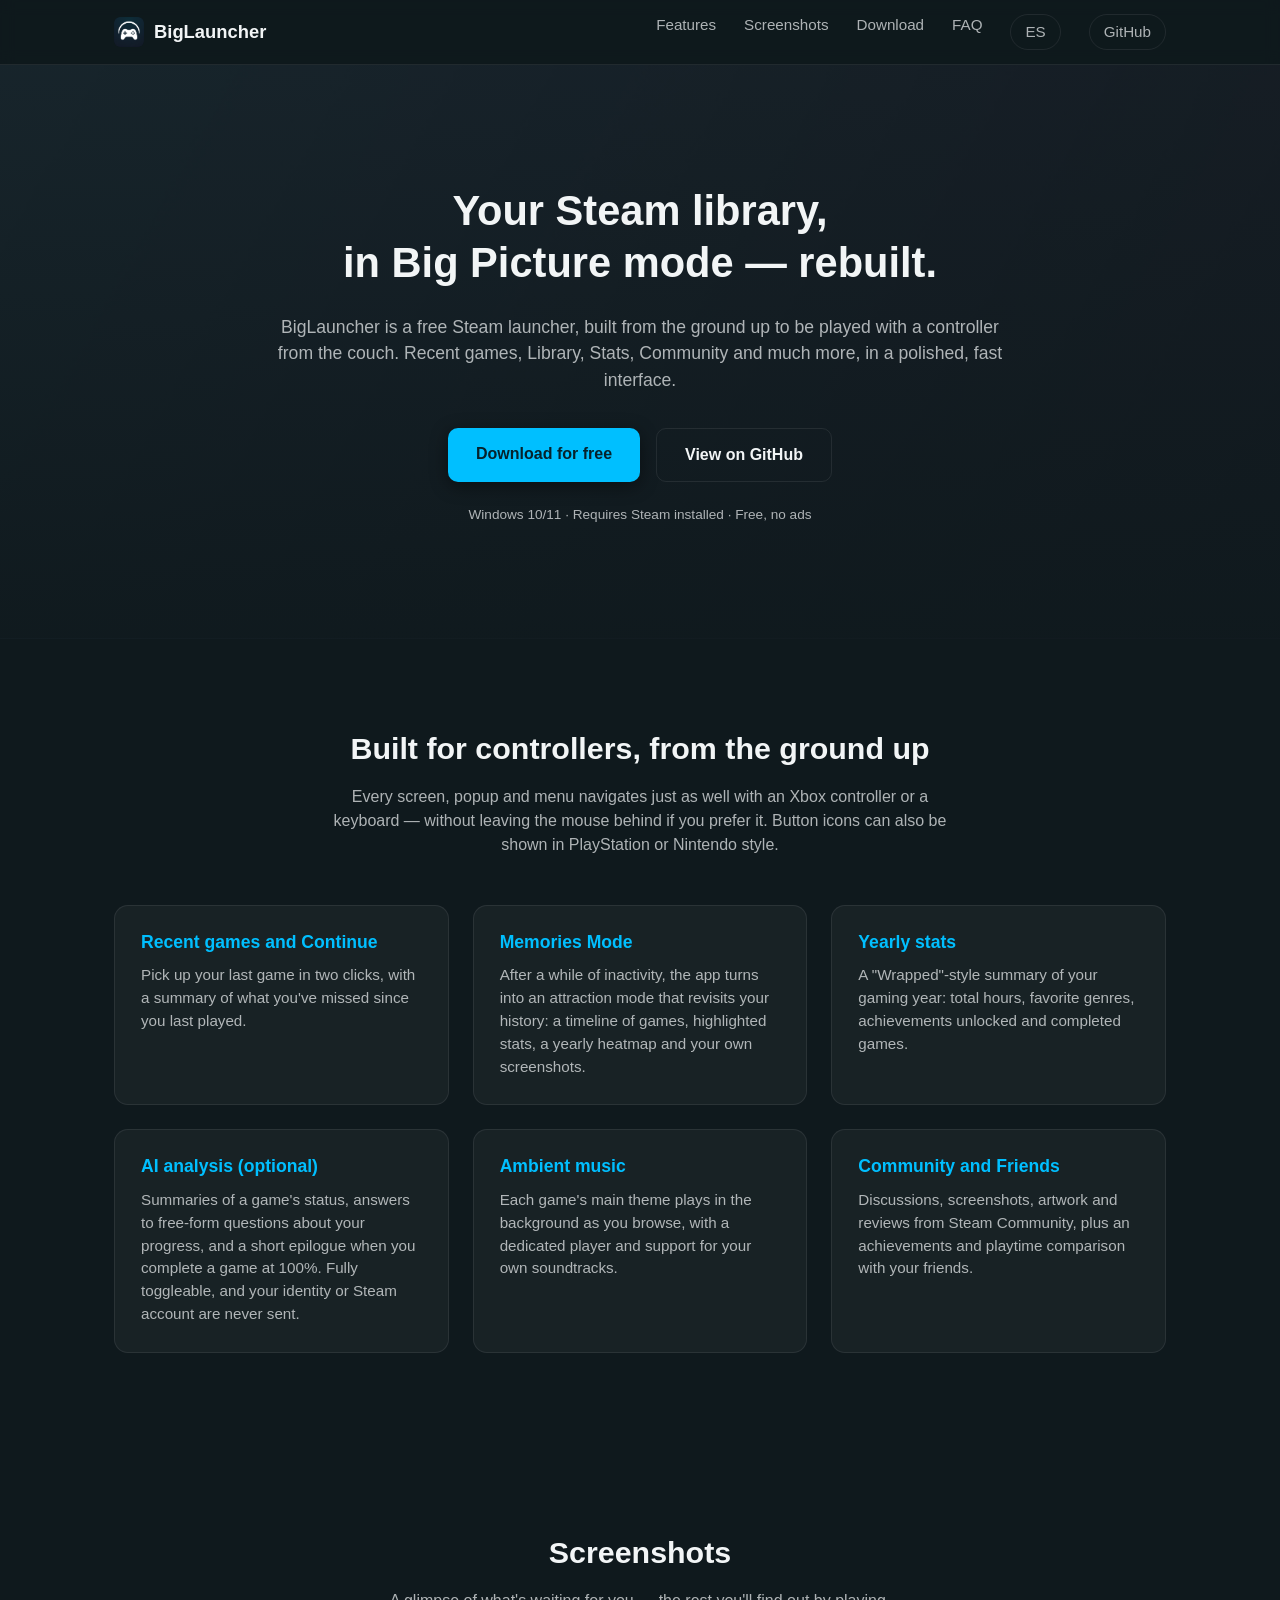
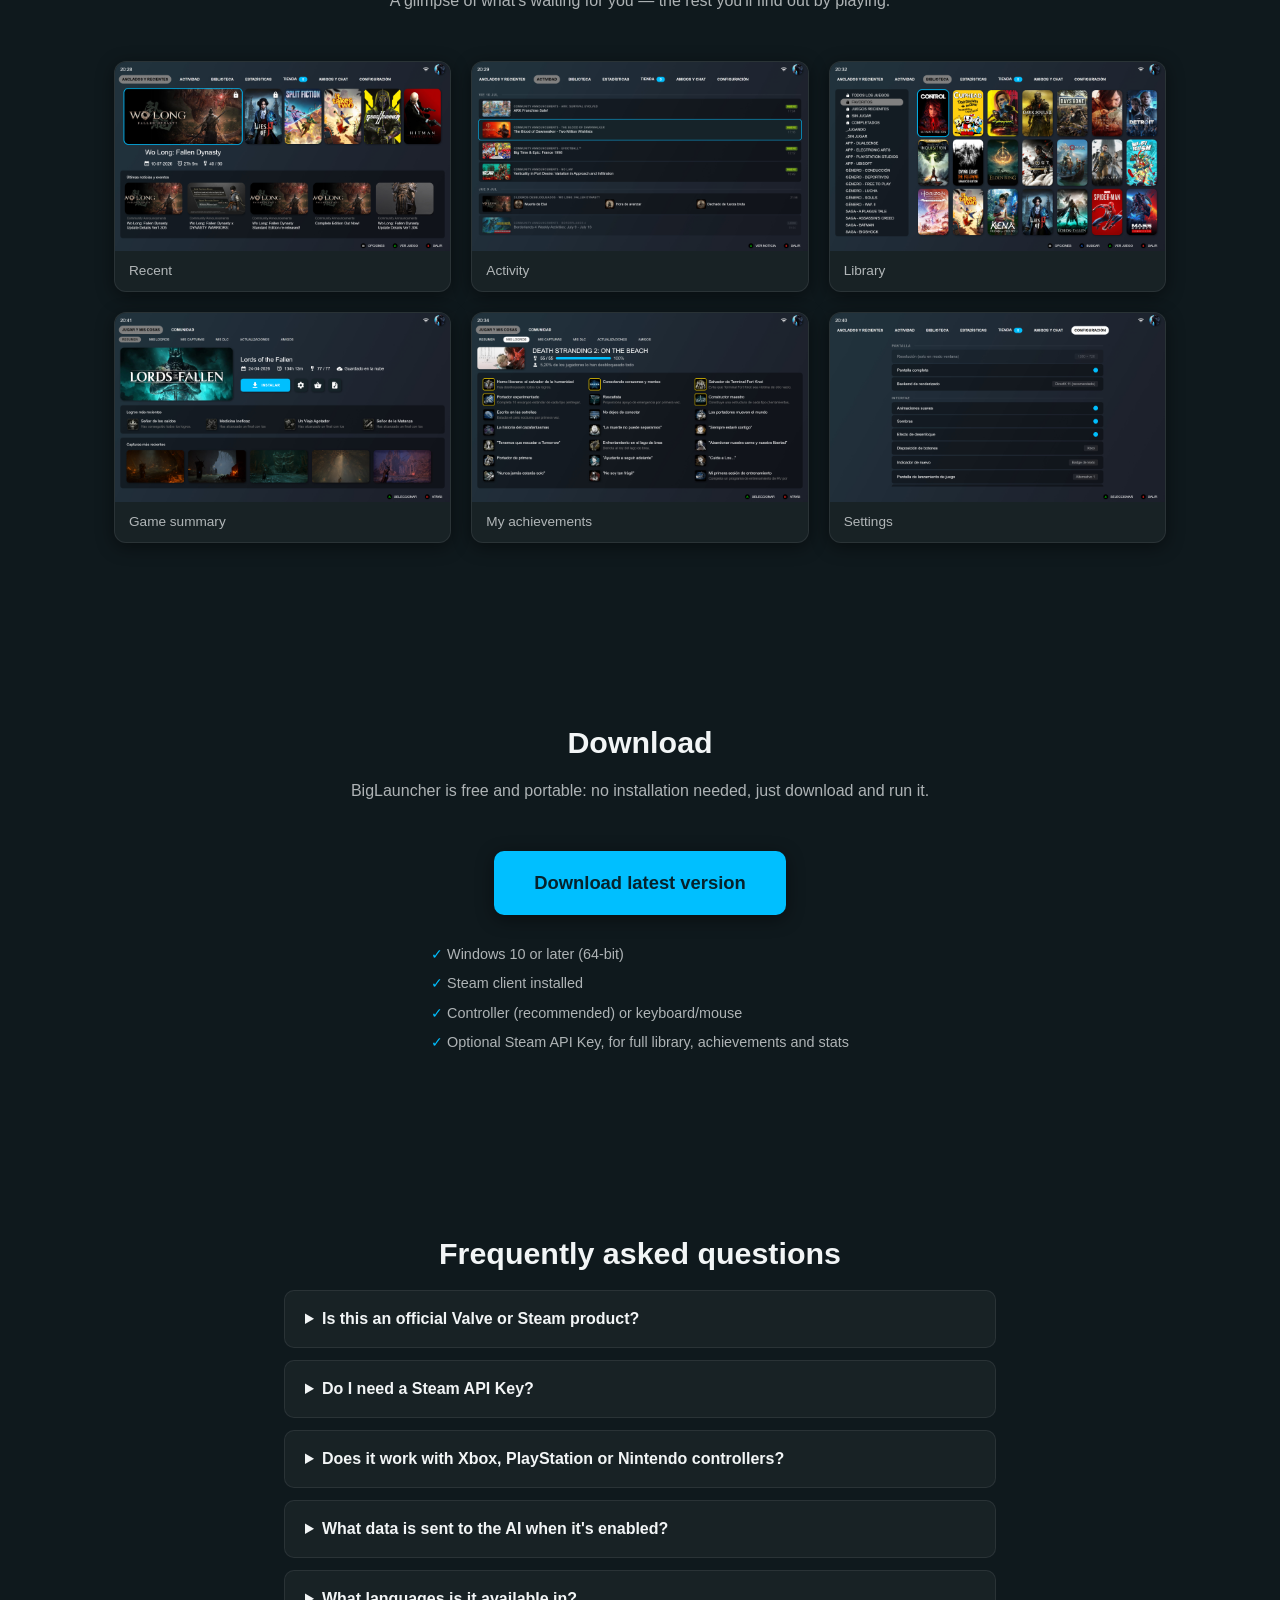
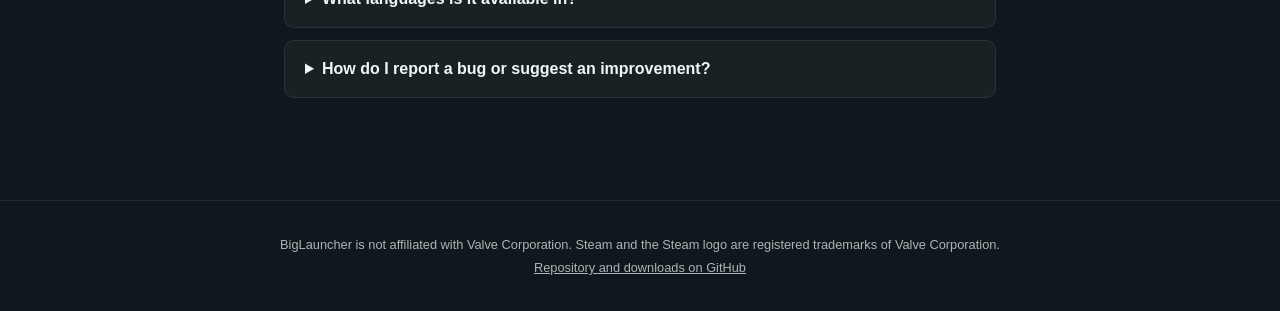
==== en/index.html @ 406603ac "v1.0.0" ====
<!DOCTYPE html>
<html lang="en">
<head>
  <meta charset="UTF-8">
  <meta name="viewport" content="width=device-width, initial-scale=1.0">
  <title>BigLauncher — Your Steam library in Big Picture mode, rebuilt for controllers</title>
  <meta name="description" content="BigLauncher is a free Steam launcher with a Big Picture-style interface: full controller navigation, Memories Mode, yearly stats, ambient music and optional AI analysis.">
  <link rel="icon" href="../favicon.ico" sizes="any">
  <link rel="icon" href="../img/icon.png" type="image/png">
  <link rel="stylesheet" href="../css/style.css">
</head>
<body>

  <header class="cabecera">
    <div class="contenedor cabecera-interior">
      <a href="#inicio" class="marca">
        <img src="../img/icon.png" alt="" class="marca-icono">
        <span>BigLauncher</span>
      </a>
      <nav class="nav-principal">
        <a href="#caracteristicas">Features</a>
        <a href="#capturas">Screenshots</a>
        <a href="#descarga">Download</a>
        <a href="#faq">FAQ</a>
        <a href="../index.html" class="nav-idioma">ES</a>
        <a href="https://github.com/santosferrari85-cloud/biglauncher-web" class="nav-github" target="_blank" rel="noopener">GitHub</a>
      </nav>
    </div>
  </header>

  <main>

    <!-- HERO -->
    <section id="inicio" class="hero">
      <div class="contenedor hero-interior">
        <h1>Your Steam library,<br>in Big Picture mode — rebuilt.</h1>
        <p class="hero-subtitulo">
          BigLauncher is a free Steam launcher, built from the ground up to be
          played with a controller from the couch. Recent games, Library, Stats,
          Community and much more, in a polished, fast interface.
        </p>
        <div class="hero-botones">
          <a href="#descarga" class="boton boton-primario">Download for free</a>
          <a href="https://github.com/santosferrari85-cloud/biglauncher-web" class="boton boton-secundario" target="_blank" rel="noopener">View on GitHub</a>
        </div>
        <p class="hero-nota">Windows 10/11 · Requires Steam installed · Free, no ads</p>
      </div>
    </section>

    <!-- FEATURES -->
    <section id="caracteristicas" class="seccion">
      <div class="contenedor">
        <h2>Built for controllers, from the ground up</h2>
        <p class="seccion-intro">
          Every screen, popup and menu navigates just as well with an Xbox
          controller or a keyboard — without leaving the mouse behind if you
          prefer it. Button icons can also be shown in PlayStation or Nintendo
          style.
        </p>

        <div class="grid-caracteristicas">
          <article class="tarjeta-caracteristica">
            <h3>Recent games and Continue</h3>
            <p>Pick up your last game in two clicks, with a summary of what
              you've missed since you last played.</p>
          </article>
          <article class="tarjeta-caracteristica">
            <h3>Memories Mode</h3>
            <p>After a while of inactivity, the app turns into an attraction
              mode that revisits your history: a timeline of games, highlighted
              stats, a yearly heatmap and your own screenshots.</p>
          </article>
          <article class="tarjeta-caracteristica">
            <h3>Yearly stats</h3>
            <p>A "Wrapped"-style summary of your gaming year: total hours,
              favorite genres, achievements unlocked and completed games.</p>
          </article>
          <article class="tarjeta-caracteristica">
            <h3>AI analysis (optional)</h3>
            <p>Summaries of a game's status, answers to free-form questions
              about your progress, and a short epilogue when you complete a
              game at 100%. Fully toggleable, and your identity or Steam
              account are never sent.</p>
          </article>
          <article class="tarjeta-caracteristica">
            <h3>Ambient music</h3>
            <p>Each game's main theme plays in the background as you browse,
              with a dedicated player and support for your own soundtracks.</p>
          </article>
          <article class="tarjeta-caracteristica">
            <h3>Community and Friends</h3>
            <p>Discussions, screenshots, artwork and reviews from Steam
              Community, plus an achievements and playtime comparison with
              your friends.</p>
          </article>
        </div>
      </div>
    </section>

    <!-- SCREENSHOTS -->
    <section id="capturas" class="seccion seccion-alterna">
      <div class="contenedor">
        <h2>Screenshots</h2>
        <p class="seccion-intro">A glimpse of what's waiting for you — the rest you'll find out by playing.</p>

        <div class="grid-capturas">
          <figure class="captura">
            <img src="../img/capturas/recientes.jpg" alt="BigLauncher's Recent screen, with the highlighted library and news for the selected game" loading="lazy">
            <figcaption>Recent</figcaption>
          </figure>
          <figure class="captura">
            <img src="../img/capturas/actividad.jpg" alt="Activity screen with unlocked achievements and recent news" loading="lazy">
            <figcaption>Activity</figcaption>
          </figure>
          <figure class="captura">
            <img src="../img/capturas/biblioteca.jpg" alt="BigLauncher's game library in grid view with filters and collections" loading="lazy">
            <figcaption>Library</figcaption>
          </figure>
          <figure class="captura">
            <img src="../img/capturas/jugar_resumen.jpg" alt="Game summary screen with achievements and recent screenshots" loading="lazy">
            <figcaption>Game summary</figcaption>
          </figure>
          <figure class="captura">
            <img src="../img/capturas/jugar_logros.jpg" alt="My Achievements tab with a game's achievement progress" loading="lazy">
            <figcaption>My achievements</figcaption>
          </figure>
          <figure class="captura">
            <img src="../img/capturas/configuracion.jpg" alt="BigLauncher's Settings screen" loading="lazy">
            <figcaption>Settings</figcaption>
          </figure>
        </div>
      </div>
    </section>

    <!-- DOWNLOAD -->
    <section id="descarga" class="seccion">
      <div class="contenedor descarga-interior">
        <h2>Download</h2>
        <p class="seccion-intro">
          BigLauncher is free and portable: no installation needed, just download
          and run it.
        </p>

        <a href="https://github.com/santosferrari85-cloud/biglauncher-web/releases" class="boton boton-primario boton-grande" target="_blank" rel="noopener">
          Download latest version
        </a>

        <ul class="descarga-requisitos">
          <li>Windows 10 or later (64-bit)</li>
          <li>Steam client installed</li>
          <li>Controller (recommended) or keyboard/mouse</li>
          <li>Optional Steam API Key, for full library, achievements and stats</li>
        </ul>
      </div>
    </section>

    <!-- FAQ -->
    <section id="faq" class="seccion seccion-alterna">
      <div class="contenedor contenedor-estrecho">
        <h2>Frequently asked questions</h2>

        <details class="faq-item">
          <summary>Is this an official Valve or Steam product?</summary>
          <p>No. BigLauncher is an independent, non-profit project, not
            affiliated with Valve Corporation. "Steam" is a registered
            trademark of Valve.</p>
        </details>

        <details class="faq-item">
          <summary>Do I need a Steam API Key?</summary>
          <p>It's not required. Without one, BigLauncher still shows your
            installed games and works normally, but some features (full
            library, achievements, stats, friends) need a free API Key that
            you get from your Steam account and enter in Settings. If you're
            not sure where to find it, the Settings menu itself has a
            shortcut to get one.</p>
        </details>

        <details class="faq-item">
          <summary>Does it work with Xbox, PlayStation or Nintendo controllers?</summary>
          <p>The Xbox controller is confirmed and tested. For PlayStation and
            Nintendo, BigLauncher can display button icons in that style from
            Settings, but it isn't guaranteed that the controller itself will
            work correctly — it depends on whether Windows recognizes it as a
            standard gamepad. Keyboard always works.</p>
        </details>

        <details class="faq-item">
          <summary>What data is sent to the AI when it's enabled?</summary>
          <p>Only information about the game itself (name, genres, playtime,
            achievements, news). Your username, Steam ID and API Key are
            never sent. The feature is optional and disabled by default.</p>
        </details>

        <details class="faq-item">
          <summary>What languages is it available in?</summary>
          <p>Spanish, English, French and German.</p>
        </details>

        <details class="faq-item">
          <summary>How do I report a bug or suggest an improvement?</summary>
          <p>Through the <a href="https://github.com/santosferrari85-cloud/biglauncher-web/issues" target="_blank" rel="noopener">repository's Issues on GitHub</a>.</p>
        </details>
      </div>
    </section>

  </main>

  <footer class="pie">
    <div class="contenedor pie-interior">
      <p>BigLauncher is not affiliated with Valve Corporation. Steam and the
        Steam logo are registered trademarks of Valve Corporation.</p>
      <p><a href="https://github.com/santosferrari85-cloud/biglauncher-web" target="_blank" rel="noopener">Repository and downloads on GitHub</a></p>
    </div>
  </footer>

</body>
</html>
---- css/style.css ----
:root {
  --foco: #00bfff;
  --fondo: #0f191d;
  --superficie: rgba(22, 35, 40, 1);
  --superficie-alterna: rgba(15, 25, 29, 1);
  --panel: rgba(255, 255, 255, 0.04);
  --borde: rgba(255, 255, 255, 0.08);
  --texto: #f2f5f6;
  --texto-tenue: rgba(242, 245, 246, 0.7);
  --sombra: 0 4px 18px rgba(0, 0, 0, 0.45);
}

* {
  box-sizing: border-box;
}

html {
  scroll-behavior: smooth;
}

body {
  margin: 0;
  font-family: 'Segoe UI', Arial, sans-serif;
  background-color: var(--fondo);
  color: var(--texto);
  line-height: 1.5;
}

a {
  color: inherit;
}

h1, h2, h3 {
  line-height: 1.25;
  margin: 0 0 0.6em;
}

.contenedor {
  max-width: 1100px;
  margin: 0 auto;
  padding: 0 24px;
}

.contenedor-estrecho {
  max-width: 760px;
}

/* Cabecera */

.cabecera {
  position: sticky;
  top: 0;
  z-index: 10;
  background: rgba(15, 25, 29, 0.92);
  backdrop-filter: blur(8px);
  border-bottom: 1px solid var(--borde);
}

.cabecera-interior {
  display: flex;
  align-items: center;
  justify-content: space-between;
  height: 64px;
}

.marca {
  display: flex;
  align-items: center;
  gap: 10px;
  text-decoration: none;
  font-weight: 700;
  font-size: 1.15rem;
  color: var(--texto);
}

.marca-icono {
  width: 30px;
  height: 30px;
  border-radius: 6px;
}

.nav-principal {
  display: flex;
  gap: 28px;
}

.nav-principal a {
  text-decoration: none;
  color: var(--texto-tenue);
  font-size: 0.95rem;
  transition: color 0.15s;
}

.nav-principal a:hover {
  color: var(--foco);
}

.nav-github,
.nav-idioma {
  border: 1px solid var(--borde);
  padding: 6px 14px;
  border-radius: 20px;
}

/* Hero */

.hero {
  background-image: linear-gradient(180deg, rgba(15, 25, 29, 0.55) 0%, rgba(15, 25, 29, 0.95) 100%), url("../img/background.jpg");
  background-size: cover;
  background-position: center;
  padding: 120px 0 100px;
  text-align: center;
}

.hero-interior {
  max-width: 780px;
}

.hero h1 {
  font-size: 2.6rem;
  font-weight: 800;
}

.hero-subtitulo {
  font-size: 1.1rem;
  color: var(--texto-tenue);
  margin-bottom: 2em;
}

.hero-botones {
  display: flex;
  gap: 16px;
  justify-content: center;
  flex-wrap: wrap;
  margin-bottom: 1.4em;
}

.hero-nota {
  color: var(--texto-tenue);
  font-size: 0.85rem;
}

/* Botones */

.boton {
  display: inline-block;
  padding: 14px 28px;
  border-radius: 10px;
  text-decoration: none;
  font-weight: 600;
  font-size: 1rem;
  transition: transform 0.15s, background-color 0.15s;
}

.boton:hover {
  transform: translateY(-2px);
}

.boton-primario {
  background-color: var(--foco);
  color: #06222c;
  box-shadow: var(--sombra);
}

.boton-primario:hover {
  background-color: #33cdff;
}

.boton-secundario {
  background-color: transparent;
  color: var(--texto);
  border: 1px solid var(--borde);
}

.boton-secundario:hover {
  border-color: var(--foco);
  color: var(--foco);
}

.boton-grande {
  font-size: 1.15rem;
  padding: 18px 40px;
}

/* Secciones */

.seccion {
  padding: 90px 0;
}

.seccion-alterna {
  background-color: var(--superficie-alterna);
}

.seccion h2 {
  font-size: 1.9rem;
  text-align: center;
}

.seccion-intro {
  text-align: center;
  color: var(--texto-tenue);
  max-width: 640px;
  margin: 0 auto 3em;
}

/* Características */

.grid-caracteristicas {
  display: grid;
  grid-template-columns: repeat(auto-fit, minmax(280px, 1fr));
  gap: 24px;
}

.tarjeta-caracteristica {
  background-color: var(--panel);
  border: 1px solid var(--borde);
  border-radius: 14px;
  padding: 26px;
}

.tarjeta-caracteristica h3 {
  font-size: 1.1rem;
  color: var(--foco);
}

.tarjeta-caracteristica p {
  color: var(--texto-tenue);
  margin: 0;
  font-size: 0.95rem;
}

/* Capturas */

.grid-capturas {
  display: grid;
  grid-template-columns: repeat(auto-fit, minmax(280px, 1fr));
  gap: 20px;
}

.captura {
  margin: 0;
  border-radius: 12px;
  overflow: hidden;
  border: 1px solid var(--borde);
  background-color: var(--panel);
  box-shadow: var(--sombra);
}

.captura img {
  display: block;
  width: 100%;
  aspect-ratio: 16 / 9;
  object-fit: cover;
  object-position: top;
}

.captura figcaption {
  padding: 10px 14px;
  font-size: 0.85rem;
  color: var(--texto-tenue);
}

/* Descarga */

.descarga-interior {
  text-align: center;
  max-width: 640px;
}

.descarga-requisitos {
  list-style: none;
  padding: 0;
  margin: 2em 0 0;
  display: inline-flex;
  flex-direction: column;
  gap: 8px;
  text-align: left;
  color: var(--texto-tenue);
  font-size: 0.9rem;
}

.descarga-requisitos li::before {
  content: "✓ ";
  color: var(--foco);
}

/* FAQ */

.faq-item {
  background-color: var(--panel);
  border: 1px solid var(--borde);
  border-radius: 10px;
  padding: 16px 20px;
  margin-bottom: 12px;
}

.faq-item summary {
  cursor: pointer;
  font-weight: 600;
}

.faq-item p {
  color: var(--texto-tenue);
  margin: 12px 0 0;
  font-size: 0.95rem;
}

/* Pie */

.pie {
  border-top: 1px solid var(--borde);
  padding: 30px 0;
}

.pie-interior {
  text-align: center;
  color: var(--texto-tenue);
  font-size: 0.8rem;
}

.pie-interior p {
  margin: 0.3em 0;
}

@media (max-width: 640px) {
  .nav-principal {
    display: none;
  }
  .hero h1 {
    font-size: 2rem;
  }
}
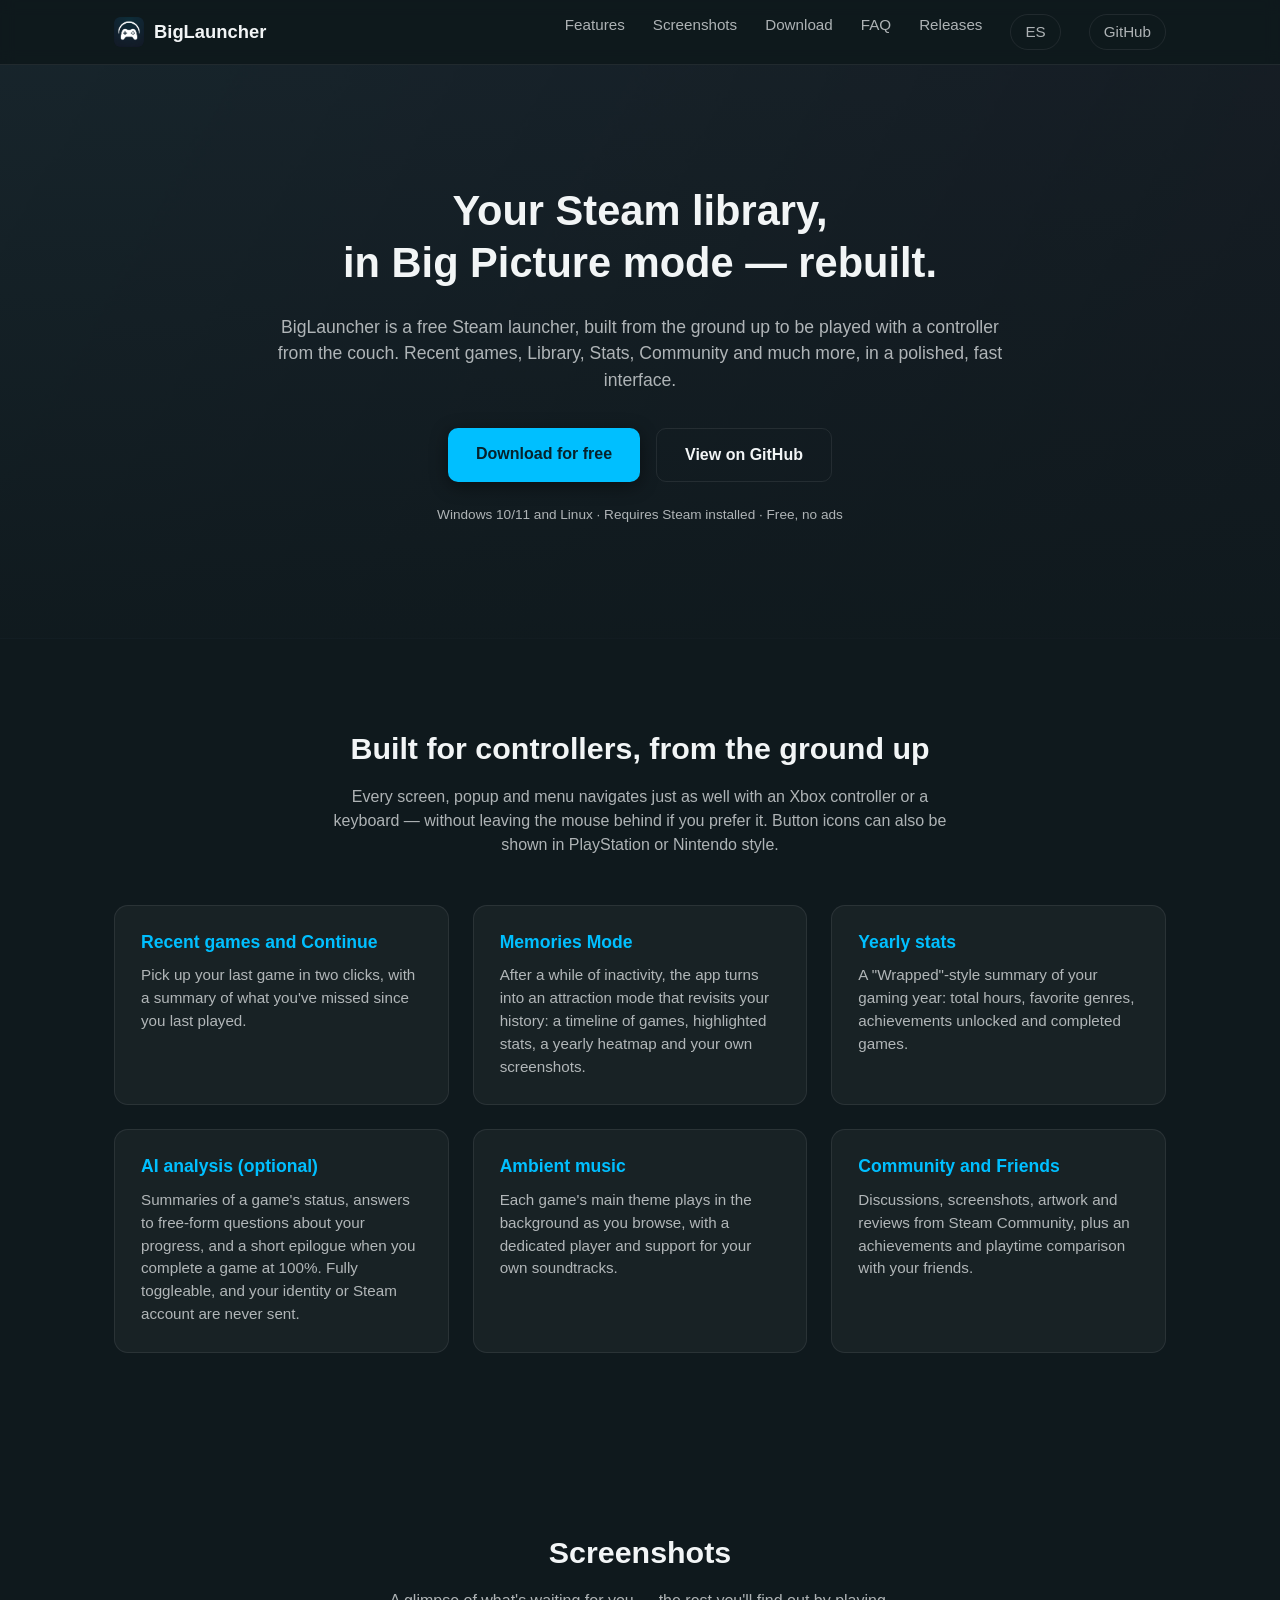
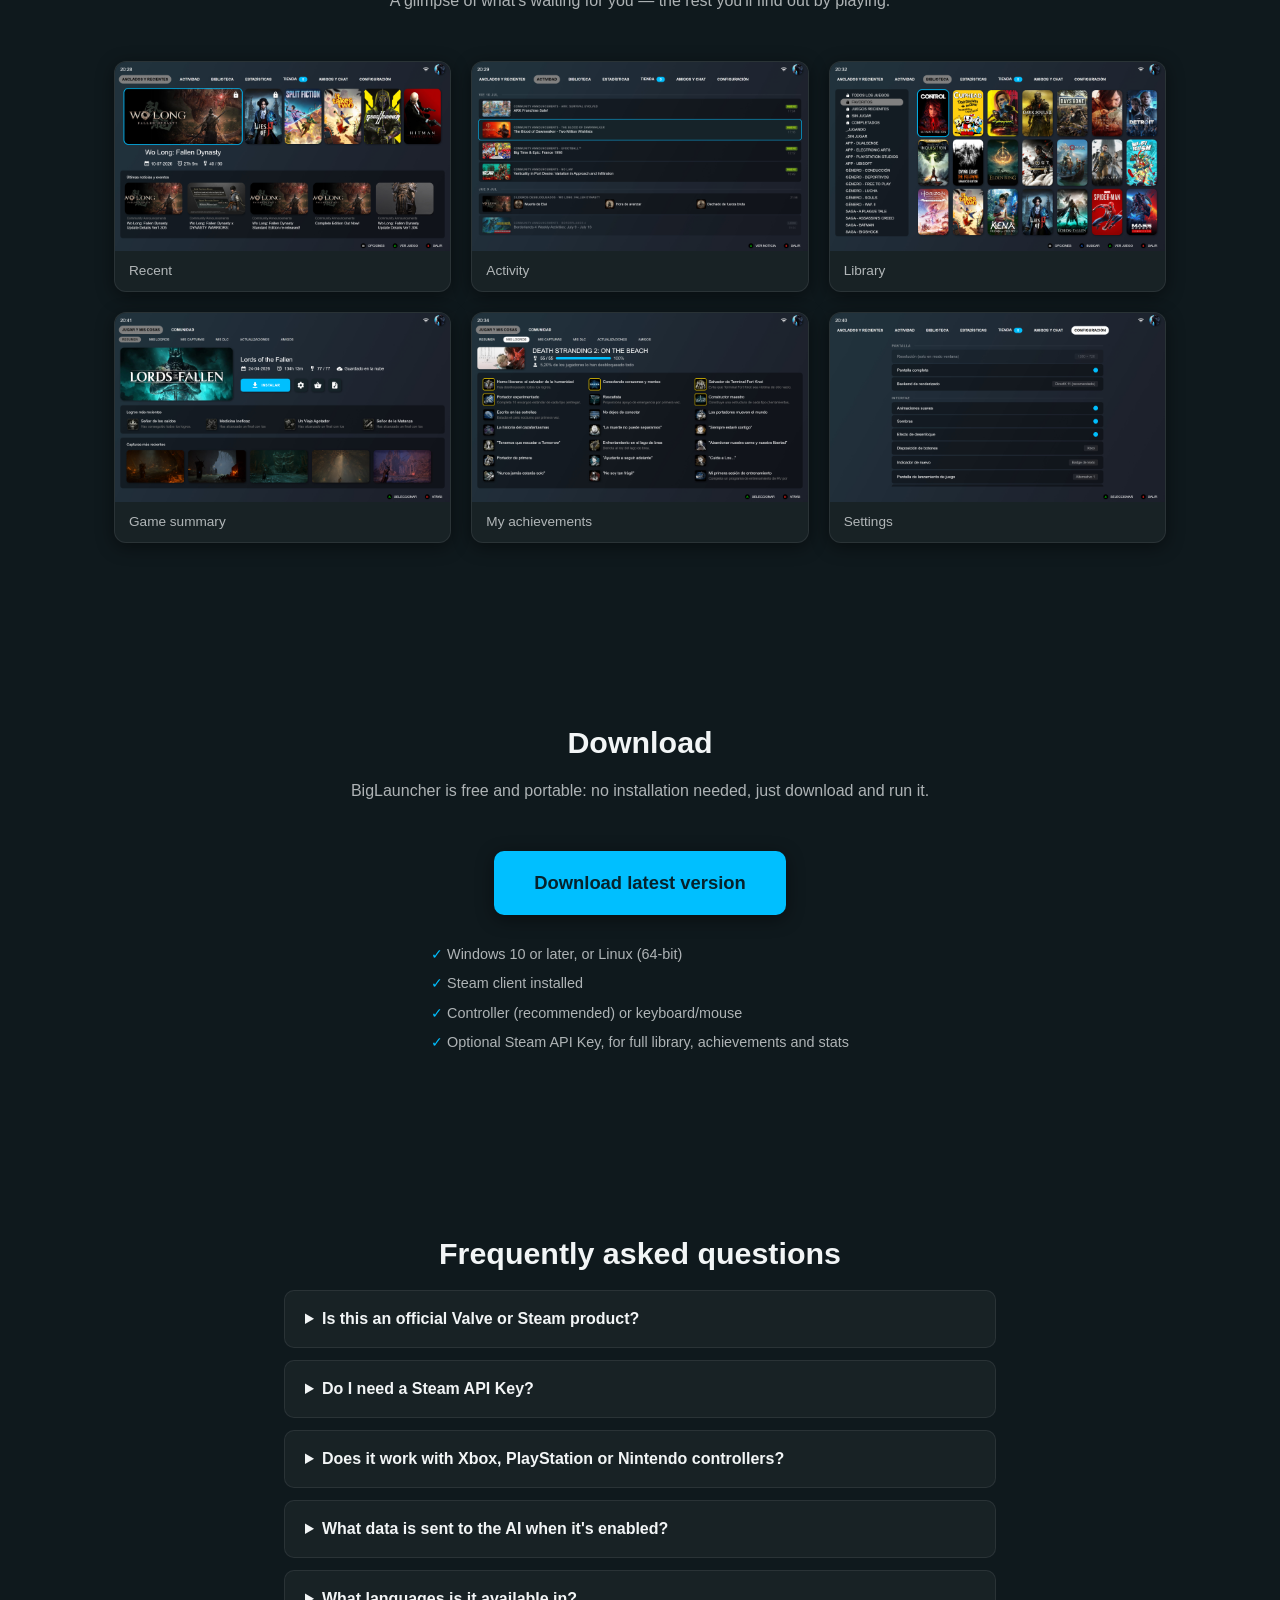
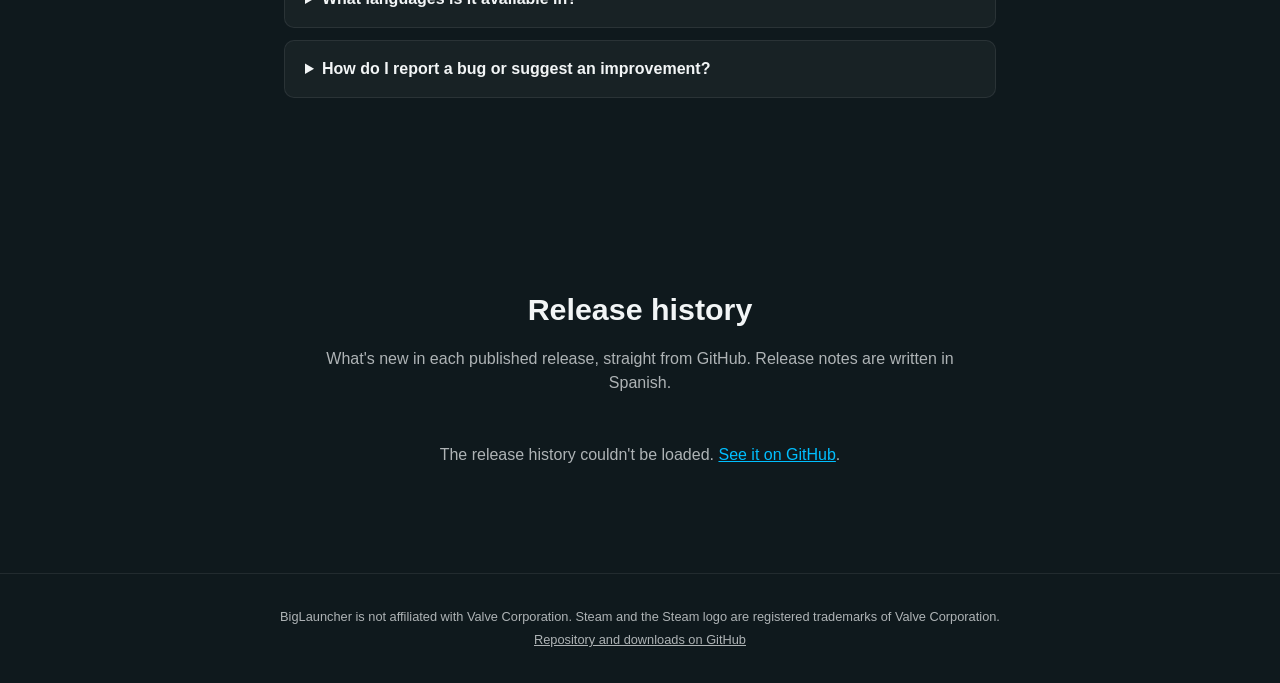
==== commit 85270cf3: "v1.3.0" ====
--- a/en/index.html
+++ b/en/index.html
@@ -22,6 +22,7 @@
         <a href="#capturas">Screenshots</a>
         <a href="#descarga">Download</a>
         <a href="#faq">FAQ</a>
+        <a href="#versiones">Releases</a>
         <a href="../index.html" class="nav-idioma">ES</a>
         <a href="https://github.com/santosferrari85-cloud/biglauncher-web" class="nav-github" target="_blank" rel="noopener">GitHub</a>
       </nav>
@@ -43,7 +44,7 @@
           <a href="#descarga" class="boton boton-primario">Download for free</a>
           <a href="https://github.com/santosferrari85-cloud/biglauncher-web" class="boton boton-secundario" target="_blank" rel="noopener">View on GitHub</a>
         </div>
-        <p class="hero-nota">Windows 10/11 · Requires Steam installed · Free, no ads</p>
+        <p class="hero-nota">Windows 10/11 and Linux · Requires Steam installed · Free, no ads</p>
       </div>
     </section>
 
@@ -146,7 +147,7 @@
         </a>
 
         <ul class="descarga-requisitos">
-          <li>Windows 10 or later (64-bit)</li>
+          <li>Windows 10 or later, or Linux (64-bit)</li>
           <li>Steam client installed</li>
           <li>Controller (recommended) or keyboard/mouse</li>
           <li>Optional Steam API Key, for full library, achievements and stats</li>
@@ -181,7 +182,7 @@
           <p>The Xbox controller is confirmed and tested. For PlayStation and
             Nintendo, BigLauncher can display button icons in that style from
             Settings, but it isn't guaranteed that the controller itself will
-            work correctly — it depends on whether Windows recognizes it as a
+            work correctly — it depends on whether your system recognizes it as a
             standard gamepad. Keyboard always works.</p>
         </details>
 
@@ -201,6 +202,17 @@
           <summary>How do I report a bug or suggest an improvement?</summary>
           <p>Through the <a href="https://github.com/santosferrari85-cloud/biglauncher-web/issues" target="_blank" rel="noopener">repository's Issues on GitHub</a>.</p>
         </details>
+      </div>
+    </section>
+
+    <!-- RELEASE HISTORY -->
+    <section id="versiones" class="seccion">
+      <div class="contenedor contenedor-estrecho">
+        <h2>Release history</h2>
+        <p class="seccion-intro">What's new in each published release, straight from GitHub. Release notes are written in Spanish.</p>
+        <div id="historial" class="historial" data-idioma="en" aria-live="polite">
+          <p class="historial-estado">Loading releases…</p>
+        </div>
       </div>
     </section>
 
@@ -214,5 +226,6 @@
     </div>
   </footer>
 
+  <script src="../js/historial.js" defer></script>
 </body>
 </html>
--- a/css/style.css
+++ b/css/style.css
@@ -306,6 +306,96 @@
   font-size: 0.95rem;
 }
 
+/* Historial de versiones */
+
+.historial-estado {
+  text-align: center;
+  color: var(--texto-tenue);
+}
+
+.historial-estado a {
+  color: var(--foco);
+}
+
+.historial-version {
+  background-color: var(--panel);
+  border: 1px solid var(--borde);
+  border-radius: 10px;
+  padding: 16px 20px;
+  margin-bottom: 12px;
+}
+
+.historial-version summary {
+  cursor: pointer;
+  display: flex;
+  align-items: center;
+  flex-wrap: wrap;
+  gap: 6px 12px;
+}
+
+.historial-nombre {
+  font-weight: 700;
+  font-size: 1.05rem;
+}
+
+.historial-actual {
+  background-color: var(--foco);
+  color: #06222c;
+  font-size: 0.75rem;
+  font-weight: 700;
+  padding: 2px 10px;
+  border-radius: 20px;
+}
+
+.historial-cuerpo {
+  color: var(--texto-tenue);
+  font-size: 0.95rem;
+  margin-top: 12px;
+}
+
+.historial-cuerpo ul {
+  margin: 0;
+  padding-left: 1.2em;
+}
+
+.historial-cuerpo li {
+  margin-bottom: 6px;
+}
+
+.historial-cuerpo h4 {
+  color: var(--texto);
+  margin: 1em 0 0.4em;
+}
+
+.historial-cuerpo p {
+  margin: 0 0 0.6em;
+}
+
+.historial-cuerpo code {
+  background-color: var(--borde);
+  padding: 1px 5px;
+  border-radius: 4px;
+}
+
+.historial-enlaces {
+  display: flex;
+  flex-wrap: wrap;
+  align-items: center;
+  gap: 8px 16px;
+  margin-top: 14px;
+  padding-top: 12px;
+  border-top: 1px solid var(--borde);
+  font-size: 0.85rem;
+}
+
+.historial-enlaces a {
+  color: var(--foco);
+}
+
+.historial-github {
+  margin-left: auto;
+}
+
 /* Pie */
 
 .pie {
@@ -321,6 +411,12 @@
 
 .pie-interior p {
   margin: 0.3em 0;
+}
+
+@media (max-width: 960px) {
+  .nav-principal {
+    gap: 16px;
+  }
 }
 
 @media (max-width: 640px) {
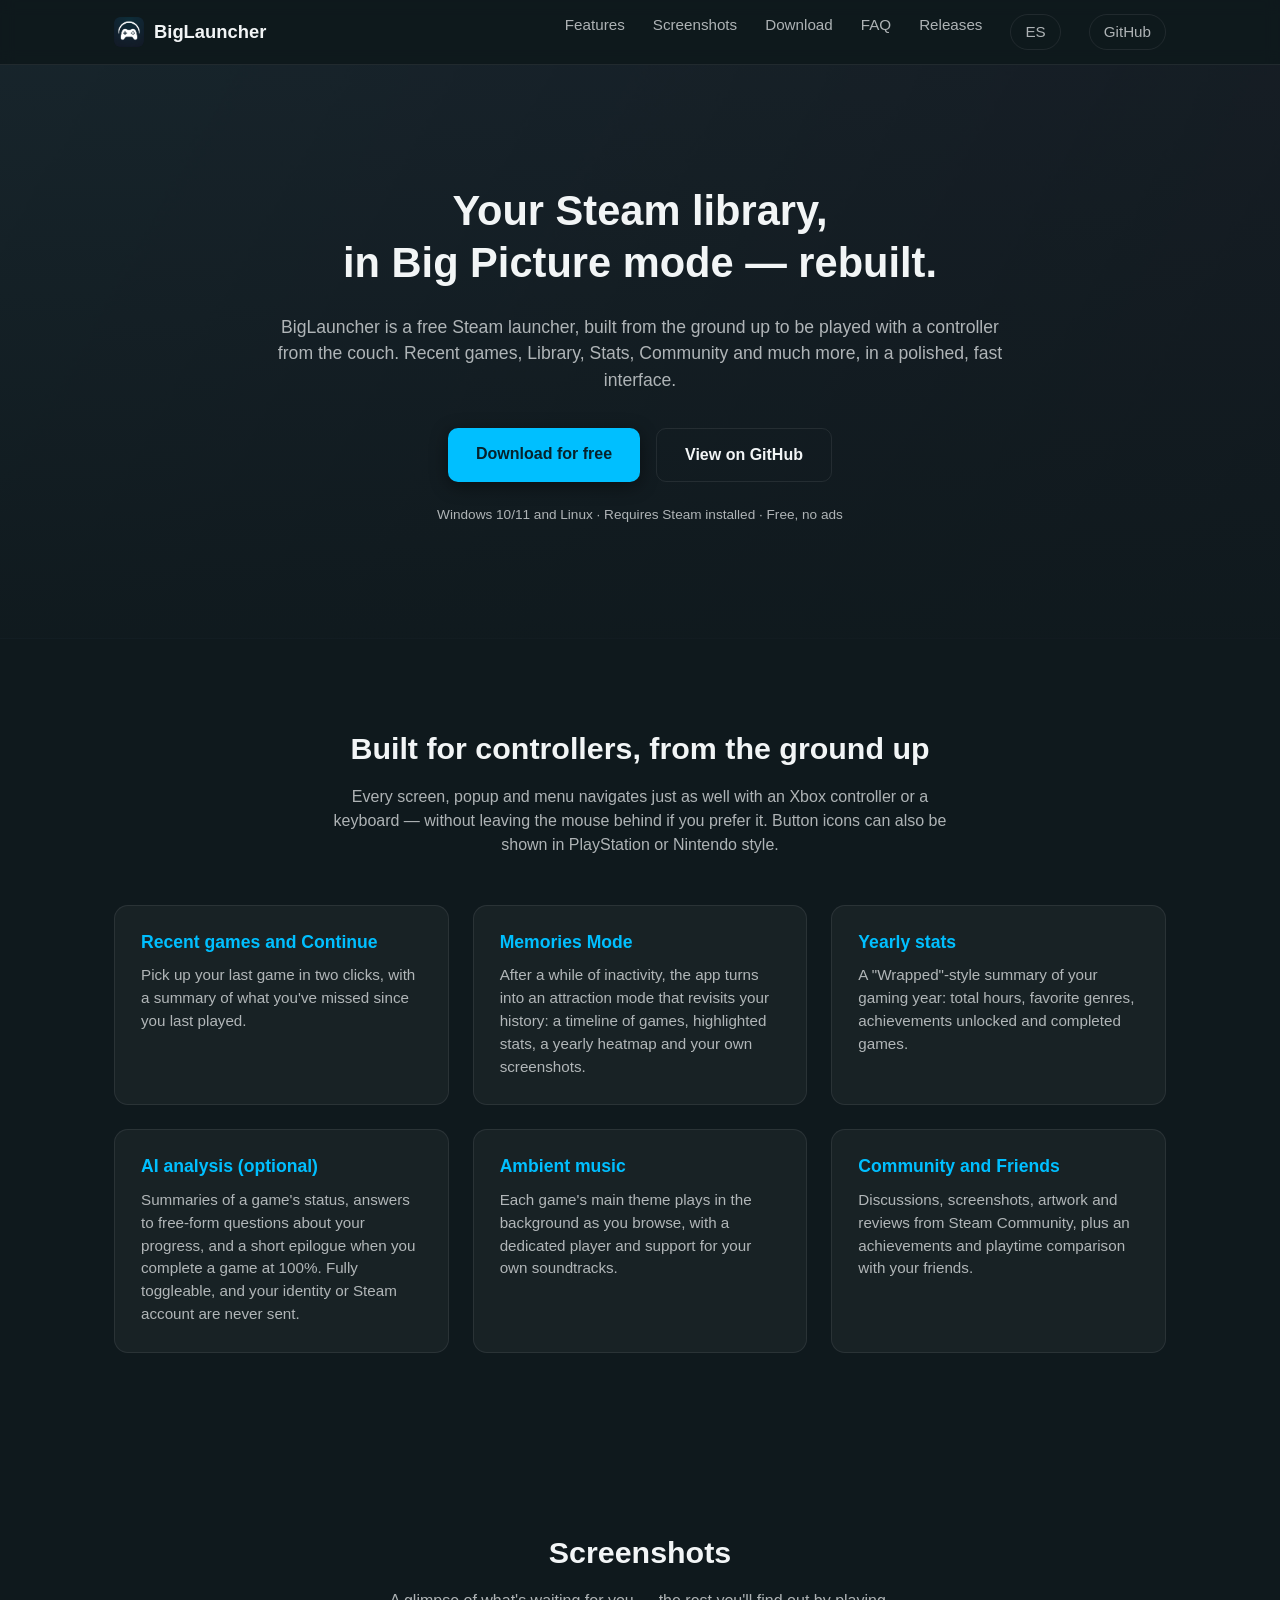
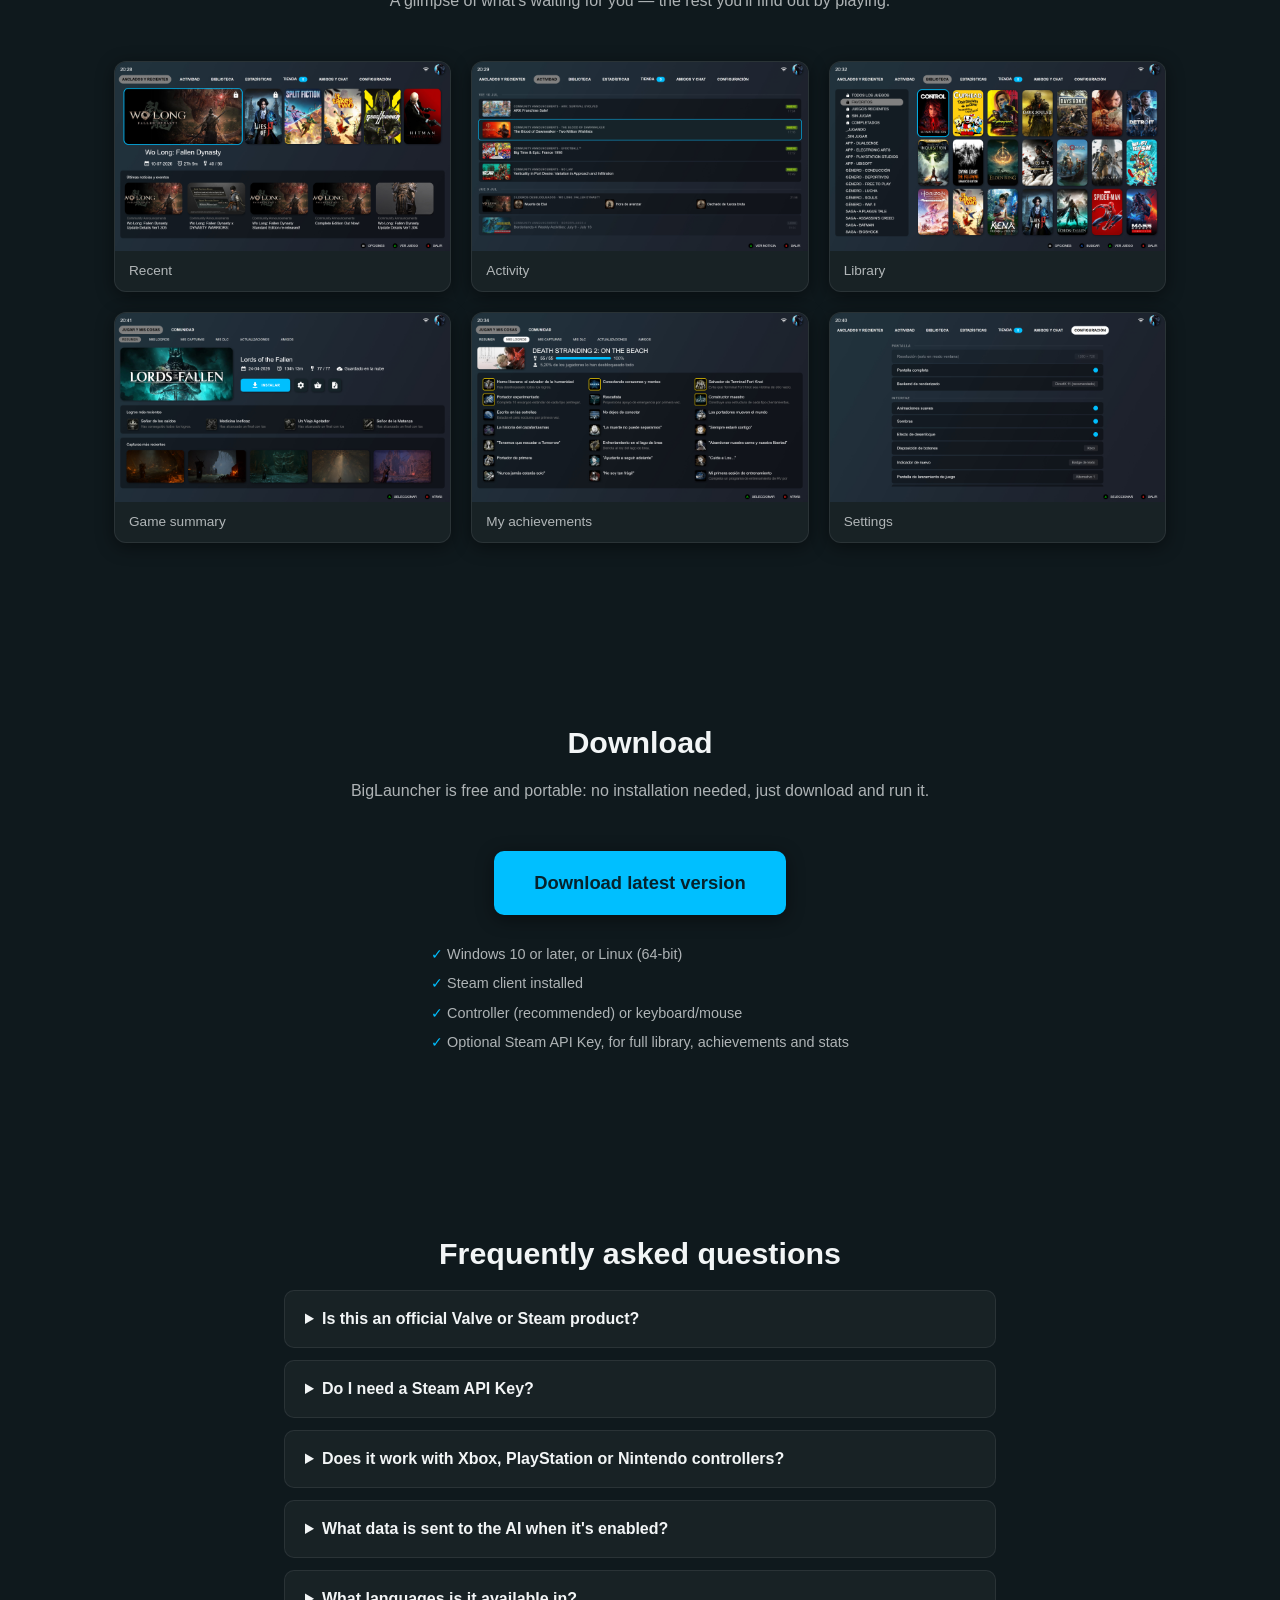
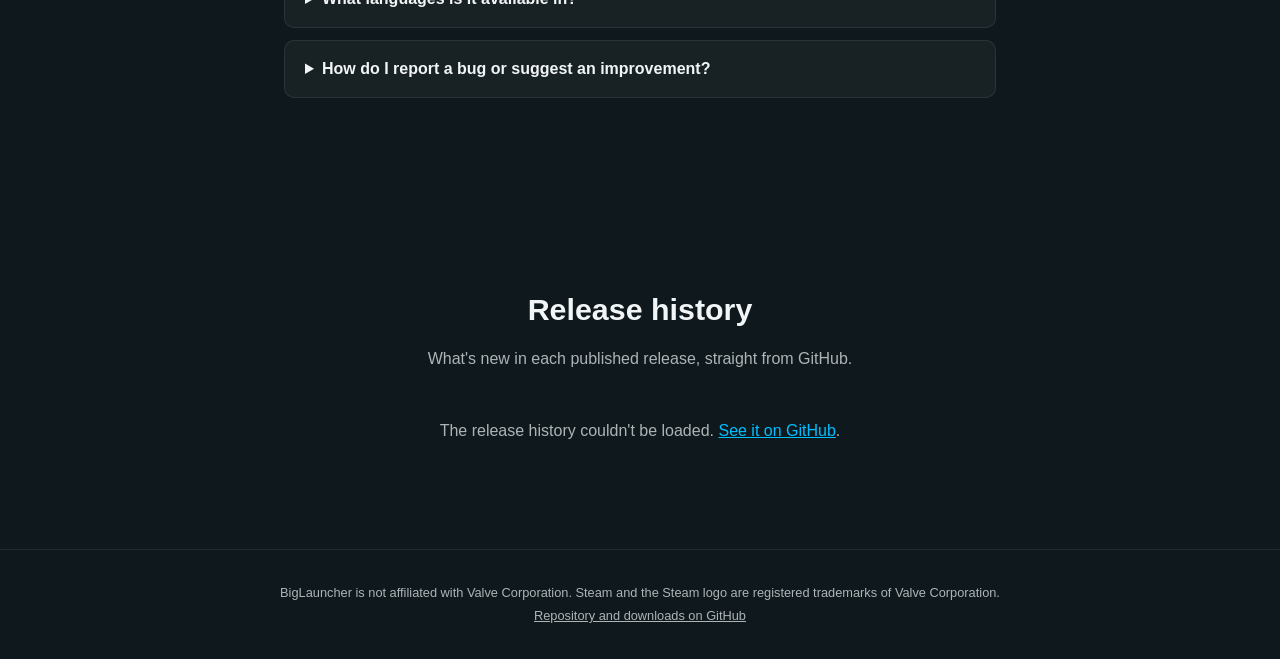
==== commit 8eb5cbb4: "v1.3.0" ====
--- a/en/index.html
+++ b/en/index.html
@@ -209,7 +209,7 @@
     <section id="versiones" class="seccion">
       <div class="contenedor contenedor-estrecho">
         <h2>Release history</h2>
-        <p class="seccion-intro">What's new in each published release, straight from GitHub. Release notes are written in Spanish.</p>
+        <p class="seccion-intro">What's new in each published release, straight from GitHub.</p>
         <div id="historial" class="historial" data-idioma="en" aria-live="polite">
           <p class="historial-estado">Loading releases…</p>
         </div>
